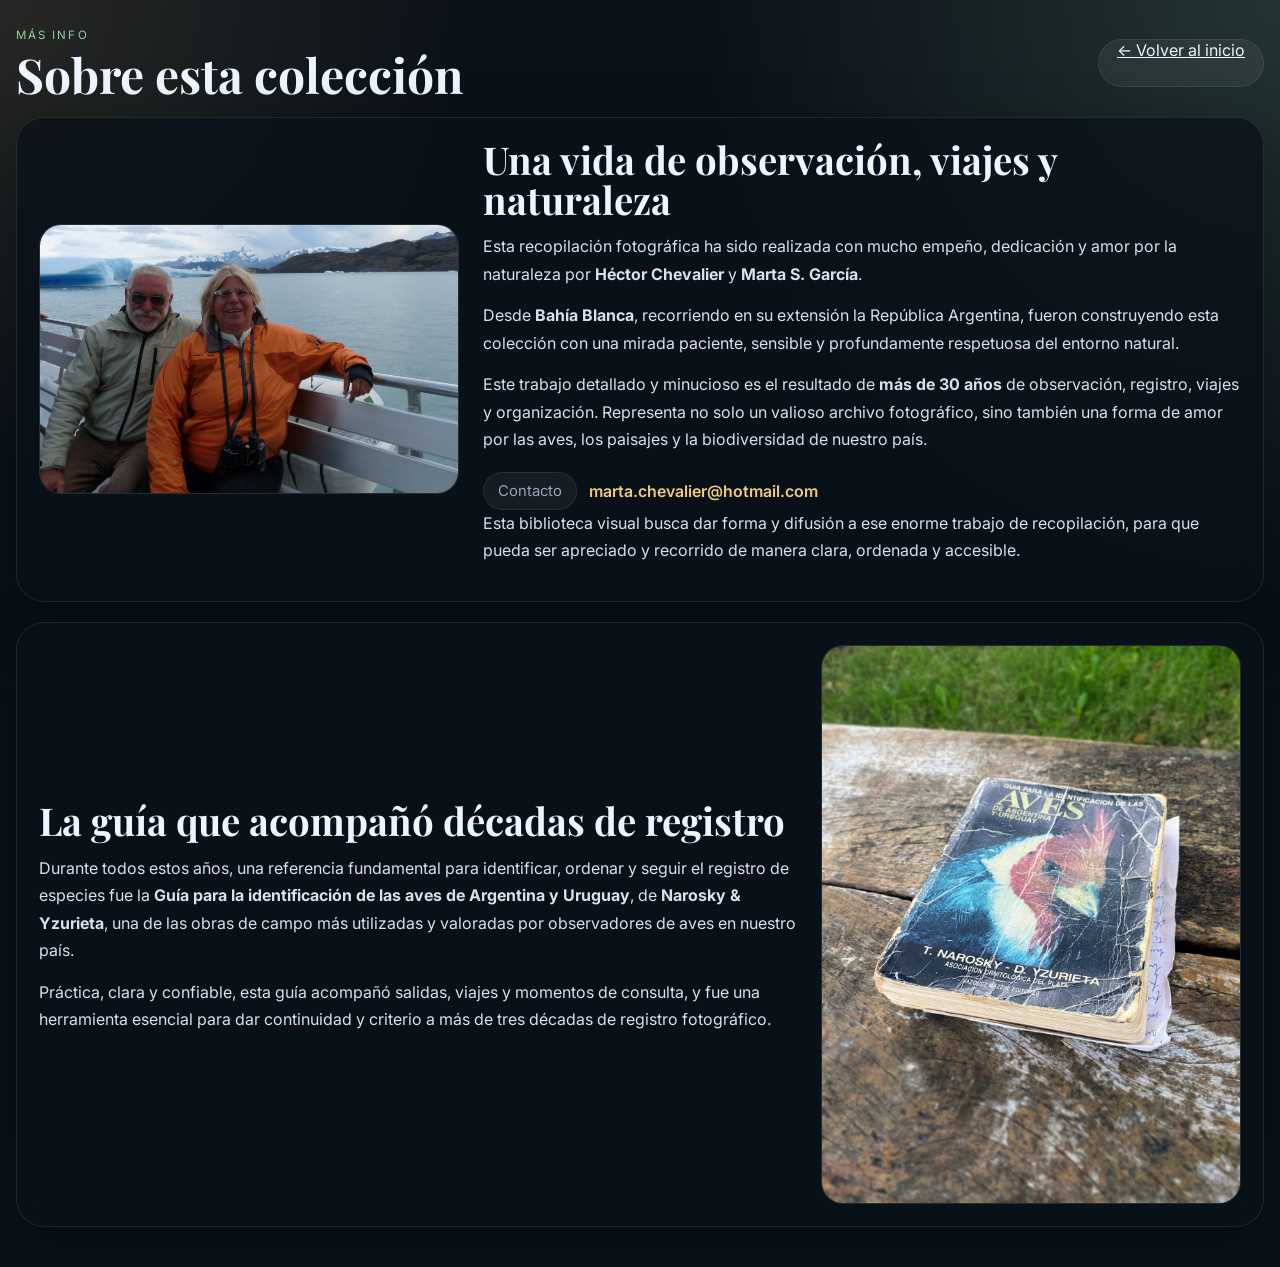
==== mas-info.html @ da68436d "Update mas-info.html" ====
<!DOCTYPE html>
<html lang="es">
<head>
  <meta charset="UTF-8" />
  <meta name="viewport" content="width=device-width, initial-scale=1.0" />
  <title>Más info y contacto — Aves de Argentina</title>
  <meta name="description" content="Información sobre los autores de la colección fotográfica Aves de Argentina." />
  <base href="">

  <link rel="preconnect" href="https://fonts.googleapis.com">
  <link rel="preconnect" href="https://fonts.gstatic.com" crossorigin>
  <link href="https://fonts.googleapis.com/css2?family=Playfair+Display:wght@600;700&family=Inter:wght@400;500;600;700&display=swap" rel="stylesheet">
  <link rel="stylesheet" href="styles.css" />

  <style>
    .info-page {
      padding: 28px 0 40px;
    }

    .info-topbar {
      display: flex;
      justify-content: space-between;
      align-items: center;
      gap: 14px;
      margin-bottom: 18px;
      flex-wrap: wrap;
    }

    .info-topbar__title {
      margin: 0;
      font-family: "Playfair Display", serif;
      font-size: clamp(1.8rem, 4vw, 3rem);
      line-height: 1.02;
    }

    .info-stack {
      display: grid;
      gap: 20px;
    }

    .info-card {
      padding: 22px;
      display: grid;
      grid-template-columns: minmax(280px, 420px) minmax(0, 1fr);
      gap: 24px;
      align-items: center;
    }

    .info-card--reverse {
      grid-template-columns: minmax(0, 1fr) minmax(280px, 420px);
    }

    .info-card__media {
      overflow: hidden;
      border-radius: 22px;
      border: 1px solid rgba(255,255,255,0.08);
      background: rgba(255,255,255,0.04);
    }

    .info-card__media img {
      width: 100%;
      height: 100%;
      display: block;
      object-fit: cover;
    }

    .info-card__content h2 {
      margin: 0 0 14px;
      font-family: "Playfair Display", serif;
      font-size: clamp(1.7rem, 3vw, 2.5rem);
      line-height: 1.03;
    }

    .info-card__content p {
      margin: 0 0 14px;
      color: #d7e1ec;
      line-height: 1.72;
      font-size: 1rem;
    }

    .info-highlight {
      margin: 14px 0 18px;
      padding: 14px 16px;
      border-radius: 18px;
      background: rgba(255,255,255,0.035);
      border: 1px solid rgba(255,255,255,0.08);
      color: #e7eef7;
      line-height: 1.7;
    }

    .info-contact {
      margin-top: 18px;
      display: flex;
      flex-wrap: wrap;
      align-items: center;
      gap: 12px;
    }

    .info-contact__mail {
      color: var(--accent-2);
      text-decoration: none;
      font-weight: 600;
    }

    .info-contact__mail:hover {
      text-decoration: underline;
    }

    .info-footnote {
      margin-top: 18px;
      color: var(--muted);
      font-size: 0.95rem;
      line-height: 1.6;
    }

    .info-caption {
      margin: 10px 4px 0;
      color: var(--muted);
      font-size: 0.92rem;
      line-height: 1.5;
    }

    @media (max-width: 900px) {
      .info-card,
      .info-card--reverse {
        grid-template-columns: 1fr;
      }
    }
  </style>
</head>
<body>
  <div class="page-shell">
    <main class="wrap info-page">
      <div class="info-topbar">
        <div>
          <p class="section-head__kicker">Más info</p>
          <h1 class="info-topbar__title">Sobre esta colección</h1>
        </div>

        <a class="btn btn--soft" href="index.html">← Volver al inicio</a>
      </div>

      <div class="info-stack">
        <section class="info-card card">
          <div class="info-card__media">
            <img src="assets/Martayhector.JPG" alt="Héctor Chevalier y Marta S. García" />
          </div>

          <div class="info-card__content">
            <h2>Una vida de observación, viajes y naturaleza</h2>

            <p>
              Esta recopilación fotográfica ha sido realizada con mucho empeño, dedicación y amor por la naturaleza
              por <strong>Héctor Chevalier</strong> y <strong>Marta S. García</strong>.
            </p>

            <p>
              Desde <strong>Bahía Blanca</strong>, recorriendo en su extensión la República Argentina, fueron construyendo esta colección con una mirada paciente, sensible y profundamente
              respetuosa del entorno natural.
            </p>

            <p>
              Este trabajo detallado y minucioso es el resultado de <strong>más de 30 años</strong> de observación,
              registro, viajes y organización. Representa no solo un valioso archivo fotográfico, sino también una
              forma de amor por las aves, los paisajes y la biodiversidad de nuestro país.
            </p>

            <div class="info-contact">
              <span class="pill pill--muted">Contacto</span>
              <a class="info-contact__mail" href="mailto:marta.chevalier@hotmail.com">
                marta.chevalier@hotmail.com
              </a>
            </div>

            <p class="info-footnote">
              Esta biblioteca visual busca dar forma y difusión a ese enorme trabajo de recopilación, para que pueda
              ser apreciado y recorrido de manera clara, ordenada y accesible.
            </p>
          </div>
        </section>

       <section class="info-card info-card--reverse card">
  <div class="info-card__content">
    <h2>La guía que acompañó décadas de registro</h2>

    <p>
      Durante todos estos años, una referencia fundamental para identificar, ordenar y seguir el registro de especies fue la
      <strong>Guía para la identificación de las aves de Argentina y Uruguay</strong>, de <strong>Narosky &amp; Yzurieta</strong>,
      una de las obras de campo más utilizadas y valoradas por observadores de aves en nuestro país.
    </p>

    <p>
      Práctica, clara y confiable, esta guía acompañó salidas, viajes y momentos de consulta, y fue una herramienta esencial
      para dar continuidad y criterio a más de tres décadas de registro fotográfico.
    </p>
  </div>

  <div>
    <div class="info-card__media">
      <img src="assets/guia.jpg" alt="Primer ejemplar de la Guía para la identificación de las aves de Argentina y Uruguay" />
    </div>
  </div>
</section>
      </div>
    </main>
  </div>
</body>
</html>
---- styles.css ----
:root {
  --bg: #091018;
  --panel: rgba(10, 18, 26, 0.76);
  --panel-solid: #0e1720;
  --panel-soft: #132130;
  --line: rgba(255,255,255,0.09);
  --text: #edf5ff;
  --muted: #98a6b8;
  --accent: #8fd0a8;
  --accent-2: #f0c97e;
  --shadow: 0 18px 60px rgba(0,0,0,0.28);
  --radius-xl: 28px;
  --radius-lg: 22px;
  --radius-md: 16px;
}

* { box-sizing: border-box; }

html { scroll-behavior: smooth; }

body {
  margin: 0;
  font-family: Inter, system-ui, sans-serif;
  color: var(--text);
  background:
    radial-gradient(circle at top right, rgba(143, 208, 168, 0.18), transparent 32%),
    radial-gradient(circle at top left, rgba(240, 201, 126, 0.12), transparent 26%),
    linear-gradient(180deg, #0b1118 0%, #081018 55%, #091118 100%);
  min-height: 100vh;
}

img { display: block; max-width: 100%; }
button, input { font: inherit; }

.wrap {
  width: min(1380px, calc(100vw - 32px));
  margin-inline: auto;
}

/* HERO */
.hero {
  position: relative;
  overflow: hidden;
  padding: 2.1rem 0 1.25rem;
}

.hero__bg {
  position: absolute;
  inset: 0;
  background:
    radial-gradient(circle at 20% 20%, rgba(143, 208, 168, 0.18), transparent 25%),
    radial-gradient(circle at 80% 25%, rgba(240, 201, 126, 0.15), transparent 28%),
    linear-gradient(180deg, rgba(255,255,255,0.02), transparent 80%);
  pointer-events: none;
}

.hero__content {
  position: relative;
  z-index: 1;
  display: grid;
  grid-template-columns: minmax(0, 1.65fr) minmax(280px, 430px);
  gap: 1.1rem;
  align-items: end;
}

.eyebrow,
.toolbar__label,
.viewer__kicker,
.section-head__kicker {
  margin: 0 0 8px;
  text-transform: uppercase;
  letter-spacing: 0.18em;
  font-size: 0.72rem;
  color: var(--accent);
}

.hero h1 {
  margin: 0;
  font-family: "Playfair Display", serif;
  font-size: clamp(2.1rem, 4vw, 3.2rem);
  line-height: 0.94;
}

.hero__lead {
  max-width: 720px;
  margin: 18px 0 0;
  font-size: 0.96rem;
  line-height: 1.55;
  color: #d5dfeb;
}

.hero__card,
.card {
  backdrop-filter: blur(14px);
  background: var(--panel);
  border: 1px solid var(--line);
  border-radius: var(--radius-xl);
  box-shadow: var(--shadow);
}

.hero__card {
  padding: 0.95rem 1rem;
}

.hero__card--buttons {
  display: flex;
  align-items: center;
  gap: 12px;
}

.hero__card--buttons .btn {
  flex: 1 1 0;
  display: inline-flex;
  align-items: center;
  justify-content: center;
  text-align: center;
}

.hero__fullscreenBtn {
  background: rgba(255,255,255,0.06);
  border: 1px solid rgba(255,255,255,0.08);
}

.hero__infoBtn {
  display: inline-flex;
  align-items: center;
  justify-content: center;
  text-align: center;
  line-height: 1;
  text-decoration: none;
  background: linear-gradient(135deg, rgba(240, 201, 126, 0.18), rgba(240, 201, 126, 0.10));
  border: 1px solid rgba(240, 201, 126, 0.28);
  color: #f6deb0;
  box-shadow: inset 0 1px 0 rgba(255,255,255,0.03);
}

.hero__infoBtn:hover {
  background: linear-gradient(135deg, rgba(240, 201, 126, 0.24), rgba(240, 201, 126, 0.14));
  border-color: rgba(240, 201, 126, 0.42);
}

/* LAYOUT */
.layout {
  display: grid;
  grid-template-columns: 320px minmax(0, 1fr);
  gap: 18px;
  padding: 10px 0 34px;
  align-items: start;
  transition: grid-template-columns 0.28s ease, gap 0.28s ease;
}

.layout--sidebar-compact {
  grid-template-columns: 74px minmax(0, 1fr) !important;
}

.sidebar,
.toolbar,
.viewer,
.species-panel {
  padding: 18px;
}

.sidebar {
  position: sticky;
  top: 16px;
  height: calc(100vh - 32px);
  overflow: hidden;
  display: flex;
  flex-direction: column;
  transition: width 0.28s ease, min-width 0.28s ease, padding 0.28s ease, height 0.28s ease;
}

.sidebar--compact {
  min-width: 0;
  width: 74px;
  height: auto;
  overflow: visible;
  padding: 12px 10px;
  align-self: start;
}

.sidebar__header {
  display: flex;
  align-items: center;
  justify-content: space-between;
  gap: 0.8rem;
  margin-bottom: 0.85rem;
}

.sidebar__header h2,
.toolbar h2,
.viewer h3,
.section-head h3 {
  margin: 0;
}

.sidebar--compact .sidebar__header {
  margin-bottom: 0;
  justify-content: center;
}

.sidebar--compact .sidebar__header h2 {
  display: none;
}

.searchbox {
  display: flex;
  align-items: center;
  gap: 10px;
  margin: 16px 0 14px;
  padding: 12px 14px;
  border-radius: 999px;
  border: 1px solid var(--line);
  background: rgba(255,255,255,0.035);
}

.searchbox input {
  width: 100%;
  background: transparent;
  border: 0;
  outline: none;
  color: var(--text);
}

.sidebar--compact .searchbox {
  display: none;
}

.family-list {
  display: flex;
  flex-direction: column;
  gap: 10px;
  overflow: auto;
  padding-right: 4px;
  scrollbar-width: thin;
  scrollbar-color: rgba(72,72,72,0.98) rgba(255,255,255,0.025);
}

.family-list::-webkit-scrollbar {
  width: 10px;
}

.family-list::-webkit-scrollbar-track {
  background: rgba(255,255,255,0.025);
  border-radius: 999px;
}

.family-list::-webkit-scrollbar-thumb {
  background: linear-gradient(180deg, rgba(78,78,78,0.98), rgba(38,38,38,1));
  border-radius: 999px;
  border: 2px solid rgba(8,8,8,0.6);
}

.family-list::-webkit-scrollbar-thumb:hover {
  background: linear-gradient(180deg, rgba(108,108,108,1), rgba(56,56,56,1));
}

.family-list::-webkit-scrollbar-corner {
  background: transparent;
}

.sidebar--compact .family-list {
  display: none;
}

.family-item {
  width: 100%;
  display: grid;
  grid-template-columns: 58px 1fr;
  align-items: center;
  gap: 0.85rem;
  text-align: left;
  border: 1px solid transparent;
  border-radius: 18px;
  background: rgba(255,255,255,0.03);
  padding: 11px;
  color: var(--text);
  cursor: pointer;
  transition: transform .2s ease, border-color .2s ease, background .2s ease;
}

.family-item:hover,
.family-item.is-active {
  transform: translateY(-1px);
  border-color: rgba(143, 208, 168, 0.35);
  background: rgba(143, 208, 168, 0.10);
}

.family-item__thumbWrap {
  position: relative;
  width: 58px;
  height: 58px;
  display: inline-flex;
  align-items: center;
  justify-content: center;
}

.family-item__thumb {
  width: 58px;
  height: 58px;
  object-fit: cover;
  border-radius: 16px;
  display: block;
  border: 1px solid rgba(255,255,255,0.08);
  box-shadow: 0 10px 24px rgba(0,0,0,0.22);
}

.family-item__number {
  position: absolute;
  right: -7px;
  bottom: -7px;
  min-width: 26px;
  height: 26px;
  padding: 0 6px;
  border-radius: 999px;
  display: inline-flex;
  align-items: center;
  justify-content: center;
  background: rgba(18,18,18,0.92);
  border: 1px solid rgba(255,255,255,0.16);
  color: #fff;
  font-size: 0.74rem;
  font-weight: 700;
  line-height: 1;
}

.family-item small,
.species-card small,
.toolbar__scientific,
.viewer__scientific,
.section-head__hint {
  color: var(--muted);
}

.family-item small,
.species-card small,
.toolbar__scientific,
.viewer__scientific {
  font-style: italic;
}

.family-item__labels strong,
.species-card strong {
  display: block;
  font-size: 0.96rem;
}

/* MAIN */
.main-column {
  display: flex;
  flex-direction: column;
  gap: 18px;
}

.toolbar {
  display: flex;
  justify-content: space-between;
  align-items: center;
  gap: 18px;
}

.toolbar h2 {
  font-family: "Playfair Display", serif;
  font-size: clamp(1.5rem, 2vw, 2.15rem);
}

.section-head {
  display: flex;
  justify-content: space-between;
  align-items: flex-start;
  gap: 1rem;
  flex-wrap: wrap;
  margin-bottom: 16px;
}

.section-head__actions {
  display: flex;
  align-items: center;
  gap: 0.6rem;
}

/* VIEWER */
.viewer {
  display: flex;
  flex-direction: column;
  gap: 18px;
}

.viewer__info {
  display: flex;
  flex-direction: column;
  gap: 8px;
  align-items: flex-start;
}

.viewer__content {
  display: grid;
  grid-template-columns: minmax(0, 1fr) 64px;
  gap: 12px;
  align-items: start;
}

.viewer__main {
  display: flex;
  flex-direction: column;
  gap: 14px;
  min-width: 0;
}

.viewer__media {
  position: relative;
  display: grid;
  place-items: center;
  overflow: hidden;
  border-radius: calc(var(--radius-xl) - 6px);
  max-height: 72vh;
  padding: 8px;
  background: linear-gradient(135deg, rgba(255,255,255,0.04), rgba(255,255,255,0.02));
  border: 1px solid rgba(255,255,255,0.06);
}

.viewer__media img {
  display: block;
  width: auto;
  height: auto;
  max-width: 100%;
  max-height: min(68vh, 620px);
  object-fit: contain;
  border-radius: 18px;
}

.viewer__arrow {
  position: absolute;
  top: 50%;
  transform: translateY(-50%);
  width: 48px;
  height: 48px;
  border-radius: 999px;
  border: 1px solid rgba(255,255,255,0.14);
  background: rgba(7,12,18,0.55);
  color: white;
  font-size: 1.8rem;
  cursor: pointer;
  backdrop-filter: blur(10px);
}

.viewer__arrow--left { left: 14px; }
.viewer__arrow--right { right: 14px; }

.slideshow-badge {
  position: absolute;
  top: 14px;
  right: 14px;
  padding: 10px 14px;
  border-radius: 999px;
  background: rgba(143, 208, 168, 0.18);
  border: 1px solid rgba(143, 208, 168, 0.38);
  font-weight: 600;
}

.viewer h3 {
  margin: 0;
  font-family: "Playfair Display", serif;
  font-size: clamp(1.9rem, 4vw, 3.2rem);
  line-height: 0.98;
}

.viewer__actions {
  display: flex;
  flex-direction: column;
  align-items: stretch;
  gap: 12px;
}

.viewer__controls {
  display: flex;
  align-items: center;
  gap: 0.6rem;
  flex-wrap: wrap;
}

.viewer__auxRow {
  display: flex;
  flex-wrap: wrap;
  align-items: center;
  gap: 0.75rem;
}

.viewer__meta {
  display: flex;
  flex-wrap: wrap;
  justify-content: flex-start;
  align-items: center;
  gap: 10px;
}

.viewer__scientific {
  margin: 0;
}

.viewer__notice {
  margin-top: 0.2rem;
  color: #d9b46b;
  font-weight: 600;
  letter-spacing: 0.02em;
}

.pill {
  display: inline-flex;
  align-items: center;
  justify-content: center;
  min-height: 38px;
  padding: 0 14px;
  border-radius: 999px;
  background: rgba(143, 208, 168, 0.11);
  border: 1px solid rgba(143, 208, 168, 0.24);
  color: #dff7e9;
  font-size: 0.93rem;
}

.pill--muted {
  background: rgba(255,255,255,0.05);
  border-color: rgba(255,255,255,0.08);
  color: var(--muted);
}

/* THUMBS */
.thumbs {
  display: grid;
  grid-template-columns: 1fr;
  gap: 8px;
  width: 64px;
  max-height: min(68vh, 620px);
  overflow-y: auto;
  overflow-x: hidden;
  padding-right: 6px;
  align-content: start;
  scrollbar-gutter: stable;
  scrollbar-width: thin;
  scrollbar-color: rgba(72,72,72,0.98) rgba(255,255,255,0.025);
}

.thumbs::-webkit-scrollbar {
  width: 10px;
}

.thumbs::-webkit-scrollbar-track {
  background: rgba(255,255,255,0.025);
  border-radius: 999px;
}

.thumbs::-webkit-scrollbar-thumb {
  background: linear-gradient(180deg, rgba(78,78,78,0.98), rgba(38,38,38,1));
  border-radius: 999px;
  border: 2px solid rgba(8,8,8,0.6);
}

.thumbs::-webkit-scrollbar-thumb:hover {
  background: linear-gradient(180deg, rgba(108,108,108,1), rgba(56,56,56,1));
}

.thumbs::-webkit-scrollbar-corner {
  background: transparent;
}

.thumb {
  width: 100%;
  aspect-ratio: 1 / 1;
  border-radius: 10px;
  overflow: hidden;
  border: 1px solid rgba(255,255,255,0.08);
  padding: 0;
  cursor: pointer;
  background: rgba(255,255,255,0.04);
}

.thumb img {
  width: 100%;
  height: 100%;
  object-fit: cover;
}

.thumb:hover {
  border-color: rgba(255,255,255,0.2);
}

.thumb.is-active {
  border-color: rgba(240, 201, 126, 0.62);
  box-shadow: 0 0 0 2px rgba(240, 201, 126, 0.18);
}

/* SPECIES LIST */
.species-list {
  display: grid;
  grid-template-columns: repeat(auto-fill, minmax(230px, 1fr));
  gap: 12px;
}

.species-card {
  display: grid;
  grid-template-columns: 74px 1fr;
  gap: 12px;
  text-align: left;
  width: 100%;
  border-radius: 20px;
  padding: 10px;
  border: 1px solid rgba(255,255,255,0.08);
  background: rgba(255,255,255,0.035);
  color: var(--text);
  cursor: pointer;
}

.species-card.is-active {
  border-color: rgba(143, 208, 168, 0.38);
  background: rgba(143, 208, 168, 0.10);
}

.species-card__preview {
  aspect-ratio: 1 / 1;
  border-radius: 14px;
  background-size: cover;
  background-position: center;
  background-color: rgba(255,255,255,0.06);
}

.species-card__order {
  display: inline-block;
  margin-bottom: 6px;
  font-size: 0.78rem;
  color: var(--accent-2);
  letter-spacing: 0.08em;
}

.species-card__no-photo {
  display: inline-flex;
  align-items: center;
  justify-content: center;
  width: 100%;
  height: 100%;
  color: rgba(255,255,255,0.72);
  font-size: 0.85rem;
  letter-spacing: 0.04em;
  text-transform: uppercase;
}

/* BUTTONS */
.btn {
  border: 0;
  border-radius: 999px;
  min-height: 48px;
  padding: 0 18px;
  color: var(--text);
  cursor: pointer;
  transition: transform .2s ease, opacity .2s ease;
}

.viewer .btn {
  min-height: calc(48px * var(--viewer-scale));
  padding-inline: calc(18px * var(--viewer-scale));
  font-size: calc(1rem * var(--viewer-scale));
}

.btn:hover { transform: translateY(-1px); }

.btn--primary {
  background: linear-gradient(135deg, rgba(143, 208, 168, 0.88), rgba(88, 158, 112, 0.88));
  color: #07110a;
  font-weight: 700;
}

.btn--ghost,
.btn--soft {
  background: rgba(255,255,255,0.06);
  border: 1px solid rgba(255,255,255,0.08);
}

.btn--play {
  white-space: nowrap;
}

.btn--icon {
  min-width: 42px;
  width: 42px;
  height: 42px;
  padding: 0;
  display: inline-flex;
  align-items: center;
  justify-content: center;
}

#toggleSpeciesSlideshowBtn[disabled],
#viewerZoomOutBtn[disabled],
#viewerZoomInBtn[disabled],
#viewerZoomResetBtn[disabled] {
  opacity: 0.55;
  cursor: not-allowed;
}

/* EMPTY STATES */
.empty-state,
.thumbs .empty-state,
.species-list .empty-state,
.family-list .empty-state {
  padding: 1rem;
  border: 1px dashed rgba(255,255,255,0.12);
  border-radius: 14px;
  color: rgba(255,255,255,0.72);
  text-align: center;
  background: rgba(255,255,255,0.03);
}

/* RESPONSIVE */
@media (max-width: 1180px) {
  .viewer__content {
    grid-template-columns: minmax(0, 1fr) 60px;
    gap: 10px;
  }

  .viewer__media img {
    max-height: min(64vh, 500px);
  }

  .thumbs {
    max-height: min(64vh, 500px);
  }
}

@media (max-width: 1050px) {
  .hero__content,
  .layout,
  .toolbar,
  .section-head {
    grid-template-columns: 1fr;
    flex-direction: column;
    align-items: stretch;
  }

  .sidebar {
    position: static;
    height: auto;
    max-height: none;
  }

  .main-column {
    display: grid;
    grid-template-columns: 1fr;
  }

  .viewer {
    order: 1;
  }

  .species-panel {
    order: 2;
  }
}

@media (max-width: 900px) {
  .layout.layout--mobile-sidebar {
    position: relative;
  }

  .layout.layout--mobile-sidebar .sidebar {
    margin-bottom: 0;
  }

  .sidebar {
    padding: 14px;
  }

  .layout--mobile-sidebar .sidebar:not(.sidebar--mobile-open) .searchbox,
  .layout--mobile-sidebar .sidebar:not(.sidebar--mobile-open) .family-list,
  .layout--mobile-sidebar .sidebar:not(.sidebar--mobile-open) .sidebar__header h2 {
    display: none;
  }

  .layout--mobile-sidebar .sidebar:not(.sidebar--mobile-open) {
    padding: 12px 14px;
  }

  .layout--mobile-sidebar .sidebar__header {
    margin-bottom: 0;
  }

  .layout--mobile-sidebar .sidebar:not(.sidebar--mobile-open) .sidebar__header {
    justify-content: center;
  }

  .layout--mobile-sidebar .sidebar.sidebar--mobile-open {
    position: sticky;
    top: 10px;
    z-index: 20;
    box-shadow: 0 18px 50px rgba(0,0,0,0.35);
  }

  .viewer__actions,
  .viewer__controls,
  .section-head__actions {
    width: 100%;
  }
}

@media (max-width: 768px) {
  .wrap {
    width: min(100vw - 16px, 1380px);
  }

  .hero {
    padding-top: 1.55rem;
    padding-bottom: 0.95rem;
  }

  .hero h1 {
    font-size: clamp(1.85rem, 8vw, 2.5rem);
  }

  .hero__card--buttons {
    flex-direction: column;
  }

  .hero__card--buttons .btn,
  .viewer__controls .btn,
  #toggleNoPhotoSpeciesBtn {
    width: 100%;
    justify-content: center;
  }

  .toolbar,
  .viewer,
  .species-panel,
  .sidebar {
    padding: 14px;
  }

  .viewer {
    gap: 14px;
  }

  .viewer__content {
    grid-template-columns: 1fr;
    gap: 14px;
  }

  .viewer__main {
    gap: 12px;
  }

  .viewer__media {
    max-height: none;
    padding: 8px;
  }

  .viewer__media img {
    max-height: 60vh;
  }

  .viewer__arrow {
    width: 42px;
    height: 42px;
  }
  .thumbs {
    display: grid;
    grid-auto-flow: column;
    grid-auto-columns: minmax(72px, 86px);
    grid-template-columns: none;
    max-height: none;
    overflow-x: auto;
    overflow-y: hidden;
    padding-bottom: 6px;
    padding-right: 0;
    scroll-snap-type: x proximity;
    scrollbar-gutter: auto;
  }

  .thumb {
    aspect-ratio: 1 / 1;
  }

  .thumb {
    scroll-snap-align: start;
  }

  .species-list {
    grid-template-columns: 1fr 1fr;
  }

  .family-item {
    grid-template-columns: 50px 1fr;
  }

  .family-item__thumbWrap,
  .family-item__thumb {
    width: 50px;
    height: 50px;
  }
}

@media (max-width: 520px) {
  .species-list {
    grid-template-columns: 1fr;
  }

  .family-item,
  .species-card {
    border-radius: 16px;
  }
}
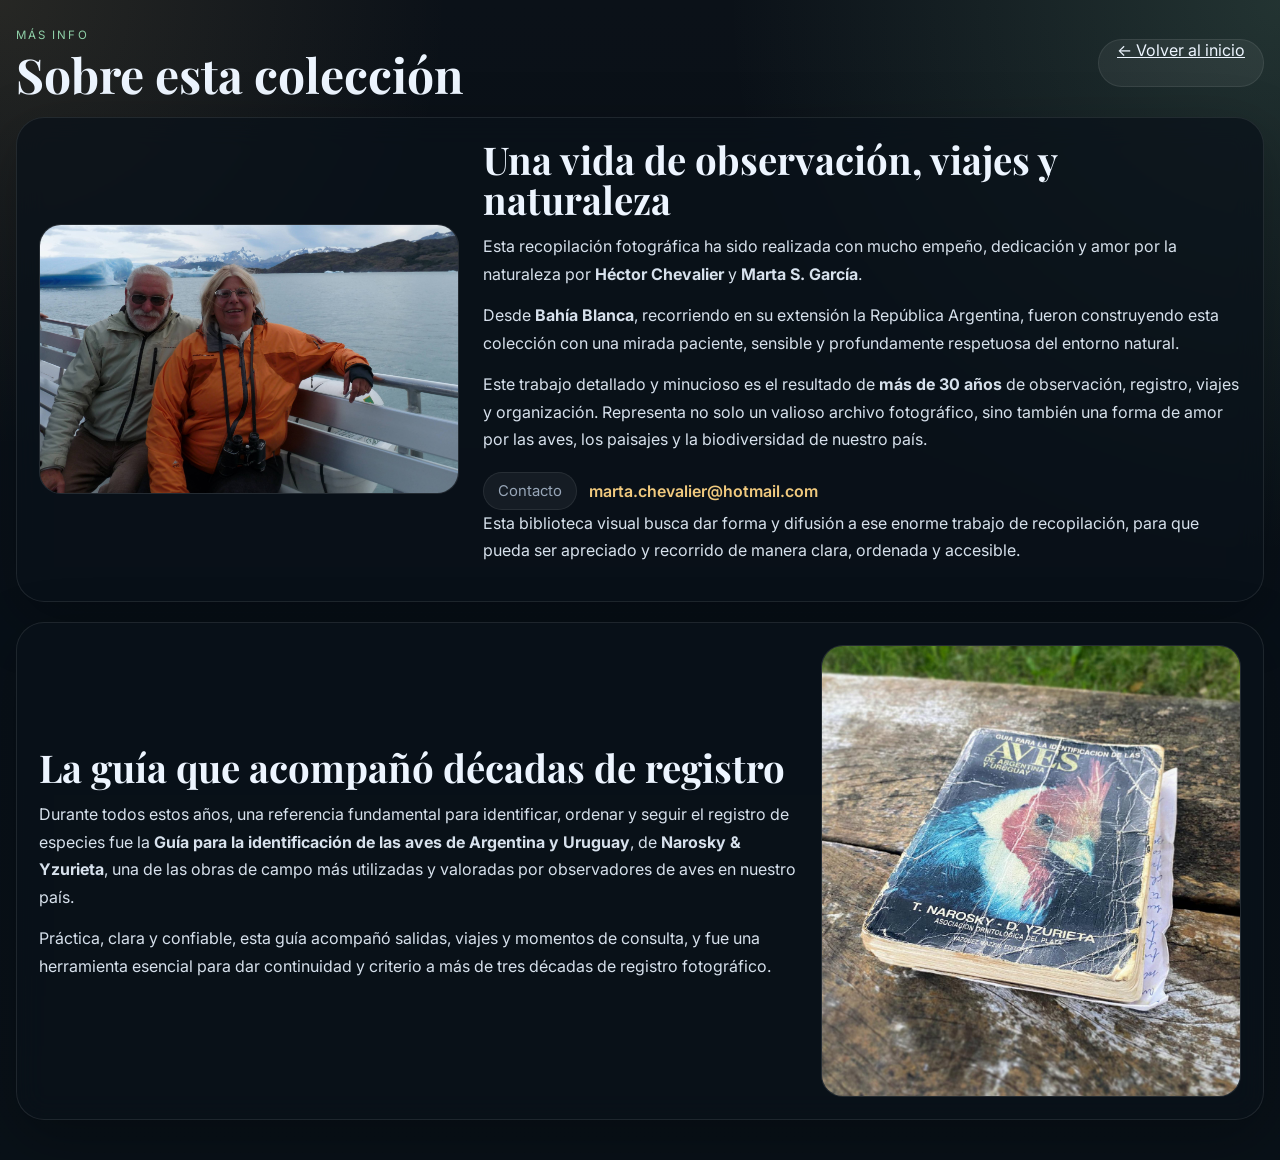
==== commit 2636a2ed: "Update mas-info.html" ====
--- a/mas-info.html
+++ b/mas-info.html
@@ -197,7 +197,7 @@
 
   <div>
     <div class="info-card__media">
-      <img src="assets/guia.jpg" alt="Primer ejemplar de la Guía para la identificación de las aves de Argentina y Uruguay" />
+      <img src="assets/guia2.jpg" alt="Primer ejemplar de la Guía para la identificación de las aves de Argentina y Uruguay" />
     </div>
   </div>
 </section>
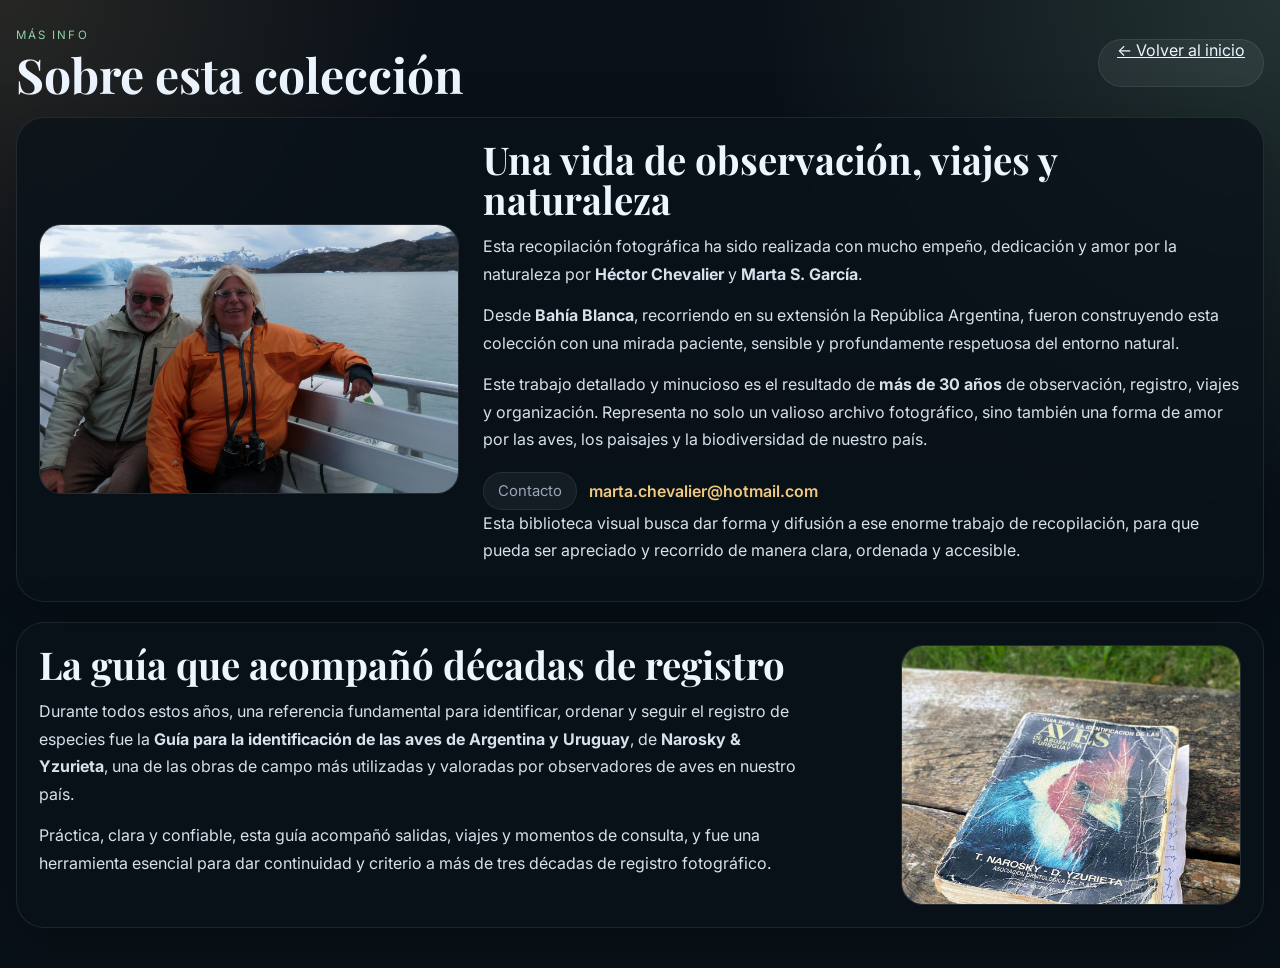
==== commit 2361451a: "Update mas-info.html" ====
--- a/mas-info.html
+++ b/mas-info.html
@@ -119,7 +119,42 @@
       font-size: 0.92rem;
       line-height: 1.5;
     }
-
+.info-card--guide {
+  align-items: start;
+}
+
+.info-card--guide .info-card__content {
+  align-self: start;
+}
+
+.info-card__figure {
+  display: flex;
+  justify-content: flex-end;
+  align-items: flex-start;
+}
+
+.info-card--guide .info-card__media {
+  width: min(100%, 340px);
+  max-height: 260px;
+}
+
+.info-card--guide .info-card__media img {
+  width: 100%;
+  height: 100%;
+  object-fit: cover;
+  object-position: center;
+}
+
+@media (max-width: 900px) {
+  .info-card__figure {
+    justify-content: stretch;
+  }
+
+  .info-card--guide .info-card__media {
+    width: 100%;
+    max-height: none;
+  }
+}
     @media (max-width: 900px) {
       .info-card,
       .info-card--reverse {
@@ -179,7 +214,7 @@
           </div>
         </section>
 
-       <section class="info-card info-card--reverse card">
+<section class="info-card info-card--reverse info-card--guide card">
   <div class="info-card__content">
     <h2>La guía que acompañó décadas de registro</h2>
 
@@ -195,7 +230,7 @@
     </p>
   </div>
 
-  <div>
+  <div class="info-card__figure">
     <div class="info-card__media">
       <img src="assets/guia2.jpg" alt="Primer ejemplar de la Guía para la identificación de las aves de Argentina y Uruguay" />
     </div>
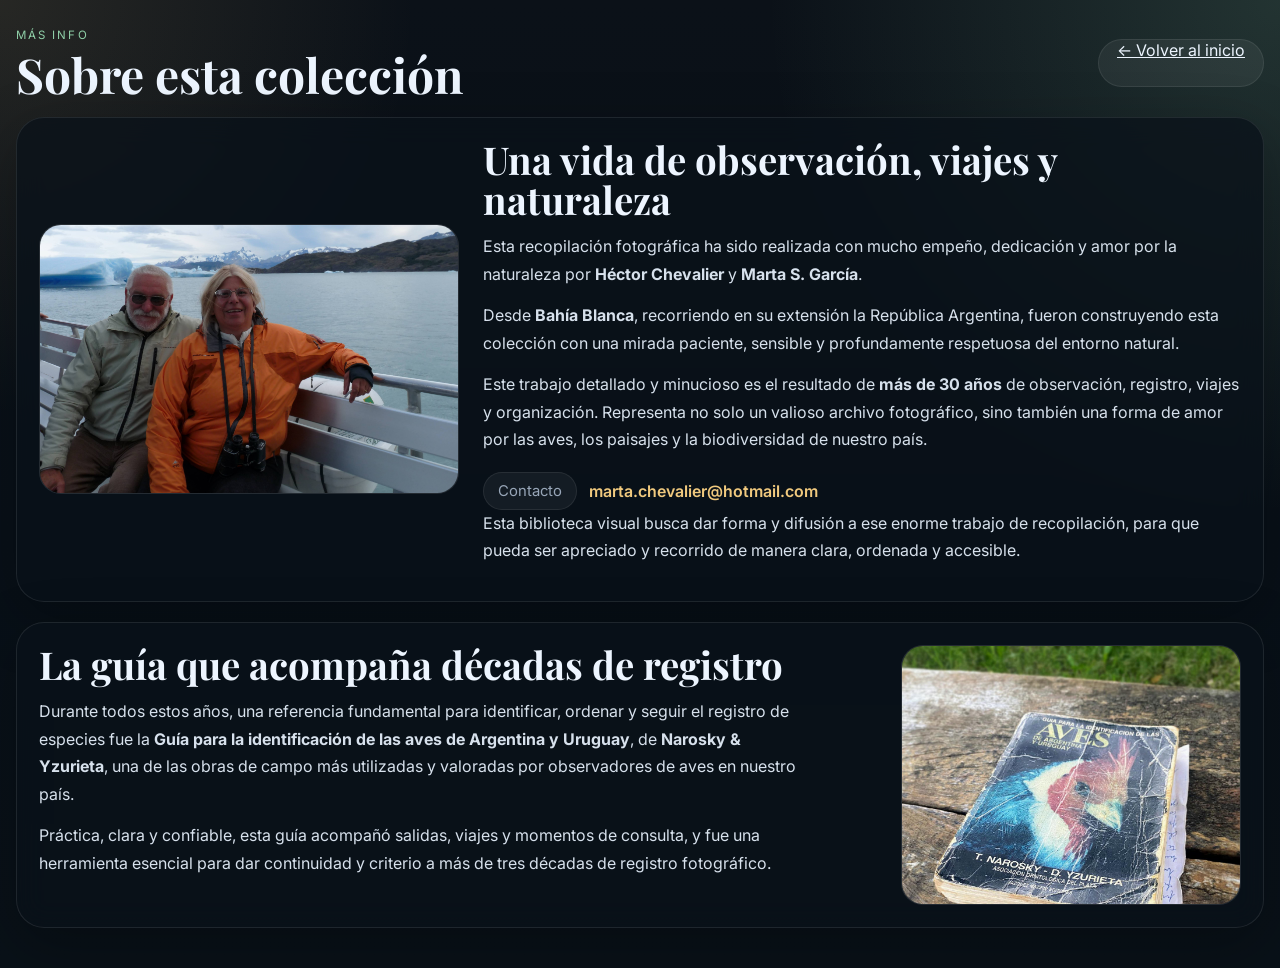
==== commit 48a06f43: "Update mas-info.html" ====
--- a/mas-info.html
+++ b/mas-info.html
@@ -142,7 +142,7 @@
   width: 100%;
   height: 100%;
   object-fit: cover;
-  object-position: center;
+  object-position: center 42%;
 }
 
 @media (max-width: 900px) {
@@ -216,7 +216,7 @@
 
 <section class="info-card info-card--reverse info-card--guide card">
   <div class="info-card__content">
-    <h2>La guía que acompañó décadas de registro</h2>
+    <h2>La guía que acompaña décadas de registro</h2>
 
     <p>
       Durante todos estos años, una referencia fundamental para identificar, ordenar y seguir el registro de especies fue la
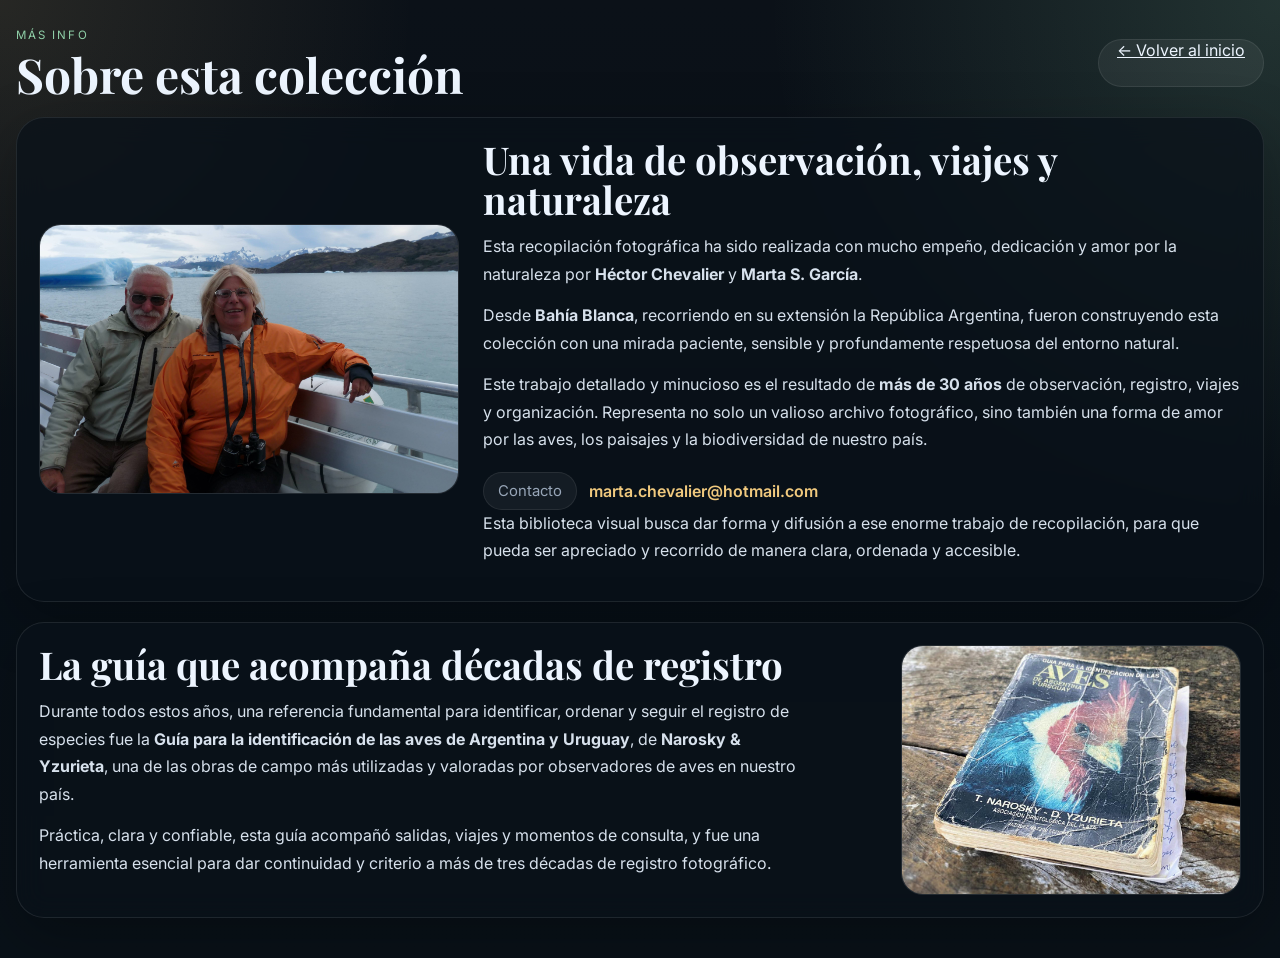
==== commit 62f620d8: "Update mas-info.html" ====
--- a/mas-info.html
+++ b/mas-info.html
@@ -123,10 +123,6 @@
   align-items: start;
 }
 
-.info-card--guide .info-card__content {
-  align-self: start;
-}
-
 .info-card__figure {
   display: flex;
   justify-content: flex-end;
@@ -135,14 +131,16 @@
 
 .info-card--guide .info-card__media {
   width: min(100%, 340px);
-  max-height: 260px;
+  height: 250px;
+  overflow: hidden;
+  border-radius: 22px;
 }
 
 .info-card--guide .info-card__media img {
   width: 100%;
   height: 100%;
   object-fit: cover;
-  object-position: center 42%;
+  object-position: center center;
 }
 
 @media (max-width: 900px) {
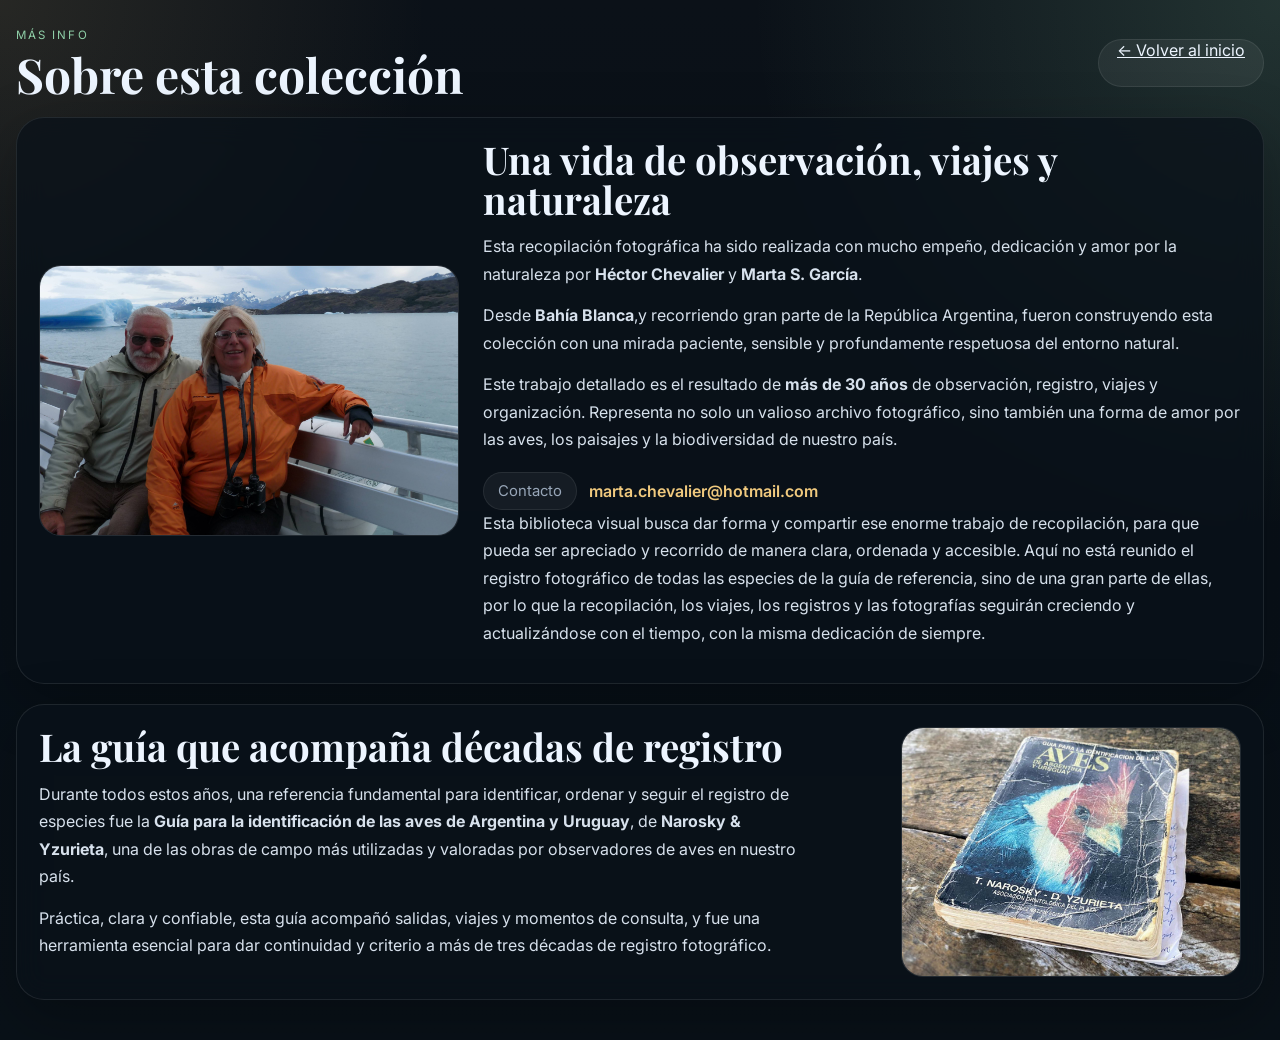
==== commit 5bc4cbe1: "Update mas-info.html" ====
--- a/mas-info.html
+++ b/mas-info.html
@@ -2,6 +2,7 @@
 <html lang="es">
 <head>
   <meta charset="UTF-8" />
+    <link rel="icon" type="image/png" href="assets/favicon.png">
   <meta name="viewport" content="width=device-width, initial-scale=1.0" />
   <title>Más info y contacto — Aves de Argentina</title>
   <meta name="description" content="Información sobre los autores de la colección fotográfica Aves de Argentina." />
@@ -188,12 +189,12 @@
             </p>
 
             <p>
-              Desde <strong>Bahía Blanca</strong>, recorriendo en su extensión la República Argentina, fueron construyendo esta colección con una mirada paciente, sensible y profundamente
+              Desde <strong>Bahía Blanca</strong>,y recorriendo gran parte de la República Argentina, fueron construyendo esta colección con una mirada paciente, sensible y profundamente 
               respetuosa del entorno natural.
             </p>
 
             <p>
-              Este trabajo detallado y minucioso es el resultado de <strong>más de 30 años</strong> de observación,
+              Este trabajo detallado es el resultado de <strong>más de 30 años</strong> de observación,
               registro, viajes y organización. Representa no solo un valioso archivo fotográfico, sino también una
               forma de amor por las aves, los paisajes y la biodiversidad de nuestro país.
             </p>
@@ -205,10 +206,12 @@
               </a>
             </div>
 
-            <p class="info-footnote">
-              Esta biblioteca visual busca dar forma y difusión a ese enorme trabajo de recopilación, para que pueda
-              ser apreciado y recorrido de manera clara, ordenada y accesible.
-            </p>
+<p class="info-footnote">
+  Esta biblioteca visual busca dar forma y compartir ese enorme trabajo de recopilación, para que pueda
+  ser apreciado y recorrido de manera clara, ordenada y accesible. Aquí no está reunido el registro
+  fotográfico de todas las especies de la guía de referencia, sino de una gran parte de ellas, por lo que la recopilación,
+  los viajes, los registros y las fotografías seguirán creciendo y actualizándose con el tiempo, con la misma dedicación de siempre.
+</p>
           </div>
         </section>
 
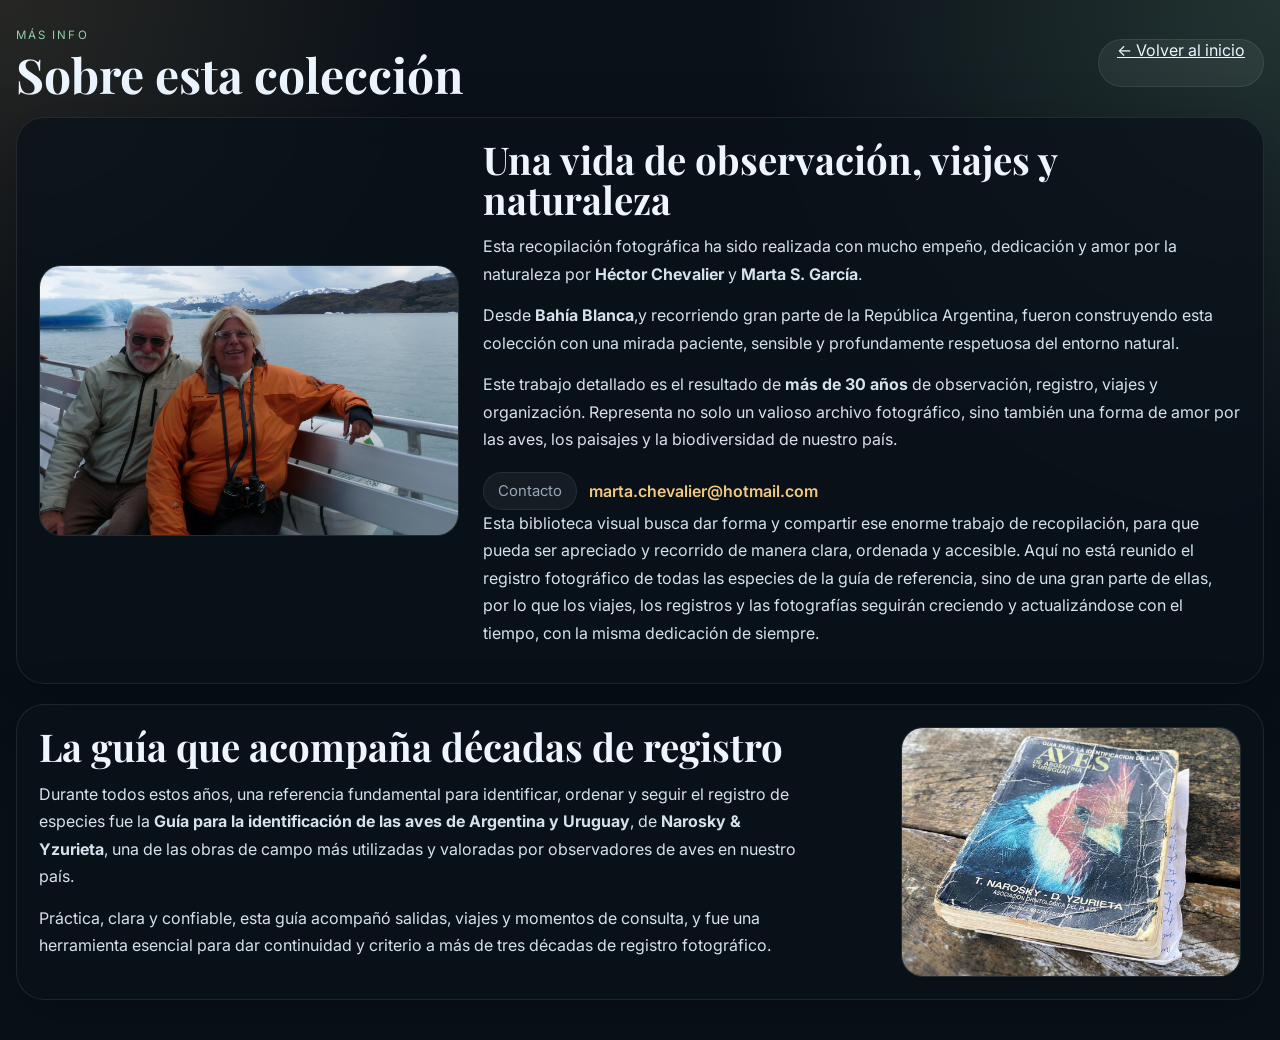
==== commit e7afac11: "Update mas-info.html" ====
--- a/mas-info.html
+++ b/mas-info.html
@@ -209,8 +209,7 @@
 <p class="info-footnote">
   Esta biblioteca visual busca dar forma y compartir ese enorme trabajo de recopilación, para que pueda
   ser apreciado y recorrido de manera clara, ordenada y accesible. Aquí no está reunido el registro
-  fotográfico de todas las especies de la guía de referencia, sino de una gran parte de ellas, por lo que la recopilación,
-  los viajes, los registros y las fotografías seguirán creciendo y actualizándose con el tiempo, con la misma dedicación de siempre.
+  fotográfico de todas las especies de la guía de referencia, sino de una gran parte de ellas, por lo que los viajes, los registros y las fotografías seguirán creciendo y actualizándose con el tiempo, con la misma dedicación de siempre.
 </p>
           </div>
         </section>
